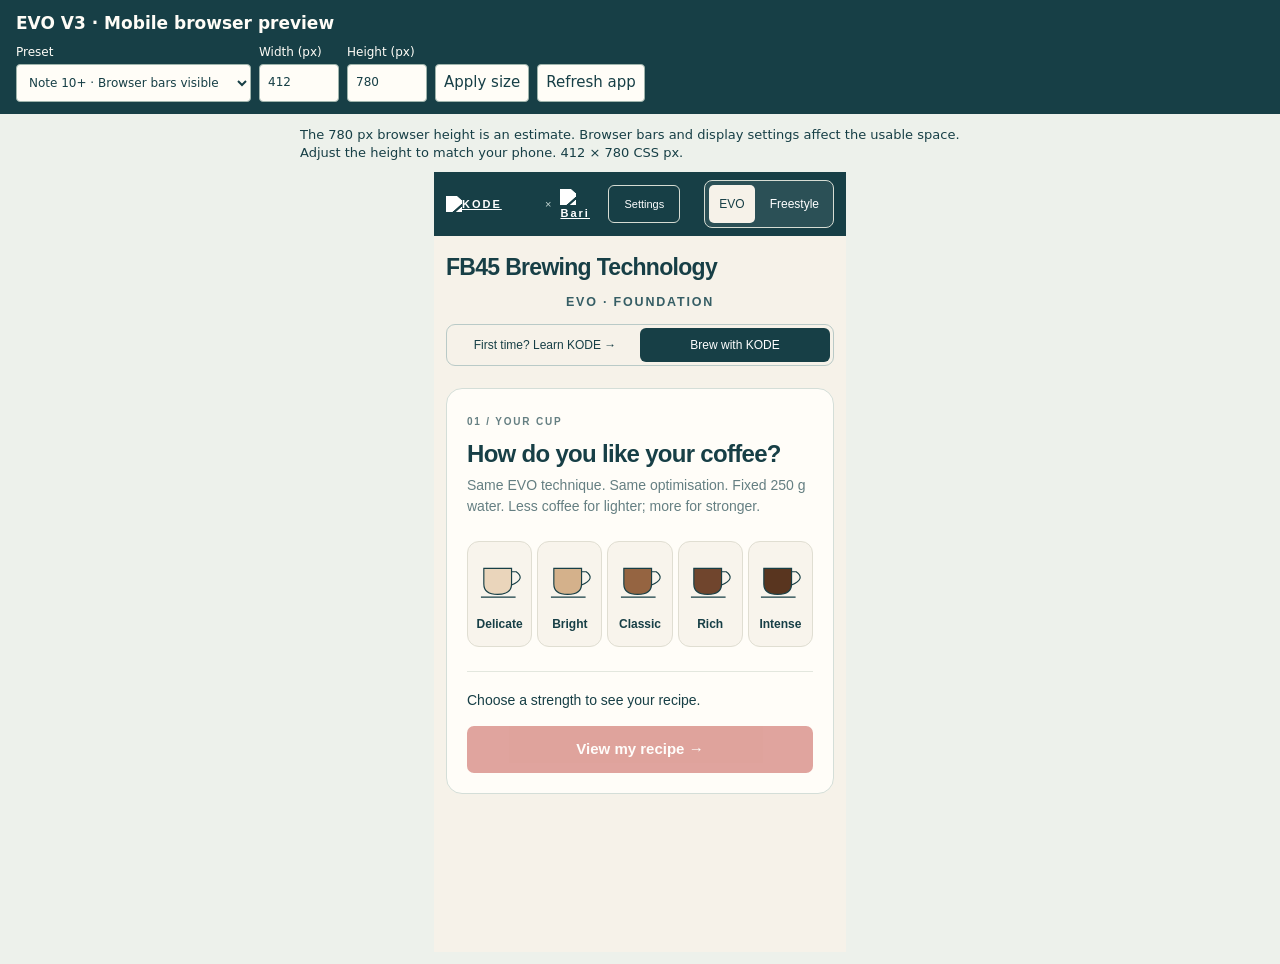
==== mobile-preview.html @ 96df57e8 "Add adjustable Note 10+ browser preview for EVO V3" ====
<!doctype html>
<html lang="en">
<meta charset="utf-8">
<meta name="viewport" content="width=device-width,initial-scale=1">
<title>EVO V3 · Mobile browser preview</title>
<style>
*{box-sizing:border-box}body{margin:0;background:#edf1eb;color:#173f46;font:15px/1.4 system-ui,sans-serif}
header{position:sticky;top:0;z-index:1;background:#173f46;color:#fffdf7;padding:12px 16px}
h1{font-size:17px;margin:0 0 8px}form{display:flex;gap:8px;align-items:end;flex-wrap:wrap}
label{display:grid;gap:3px;font-size:12px}input,button,select{font:inherit;min-height:38px;padding:5px 8px;border:1px solid #9fb4ac;border-radius:4px;color:#173f46;background:#fffdf7}
input{width:80px}button{cursor:pointer}main{padding:12px}
p{max-width:680px;margin:0 auto 10px;font-size:13px}
#stage{margin:auto;position:relative}iframe{display:block;position:absolute;inset:0;border:0;background:white;transform-origin:top left}
</style>
<header>
<h1>EVO V3 · Mobile browser preview</h1>
<form>
<label>Preset<select id="preset"><option value="412,780">Note 10+ · Browser bars visible</option><option value="412,869">Note 10+ · Full height reference</option><option value="412,720">Note 10+ · Shorter browser view</option><option value="360,740">Smaller Android browser</option><option value="custom">Custom size</option></select></label>
<label>Width (px)<input id="width" type="number" min="280" max="1600" value="412" required></label>
<label>Height (px)<input id="height" type="number" min="360" max="1600" value="780" required></label>
<button type="submit">Apply size</button><button id="refresh" type="button">Refresh app</button>
</form>
</header>
<main>
<p>The 780 px browser height is an estimate. Browser bars and display settings affect the usable space. Adjust the height to match your phone. <span id="status" aria-live="polite"></span></p>
<div id="stage"><iframe title="Live EVO V3 app" src="./"></iframe></div>
</main>
<script>
const form=document.querySelector('form'), preset=document.querySelector('#preset');
const width=document.querySelector('#width'), height=document.querySelector('#height');
const stage=document.querySelector('#stage'), app=stage.querySelector('iframe');
let viewWidth=412, viewHeight=780;
function render(){
 const scale=Math.min(1, document.querySelector('main').clientWidth-24>0?(document.querySelector('main').clientWidth-24)/viewWidth:1);
 stage.style.width=viewWidth*scale+'px';
 stage.style.height=viewHeight*scale+'px';
 app.style.width=viewWidth+'px';
 app.style.height=viewHeight+'px';
 app.style.transform='scale('+scale+')';
 document.querySelector('#status').textContent=viewWidth+' × '+viewHeight+' CSS px.';
}
form.onsubmit=event=>{event.preventDefault();viewWidth=width.valueAsNumber;viewHeight=height.valueAsNumber;render();};
preset.onchange=()=>{if(preset.value==='custom'){width.focus();return;}[width.value,height.value]=preset.value.split(',');form.requestSubmit();};
for(const input of [width,height]) input.oninput=()=>{preset.value='custom';};
document.querySelector('#refresh').onclick=()=>app.contentWindow.location.reload();
window.addEventListener('resize',render);
render();
</script>
</html>
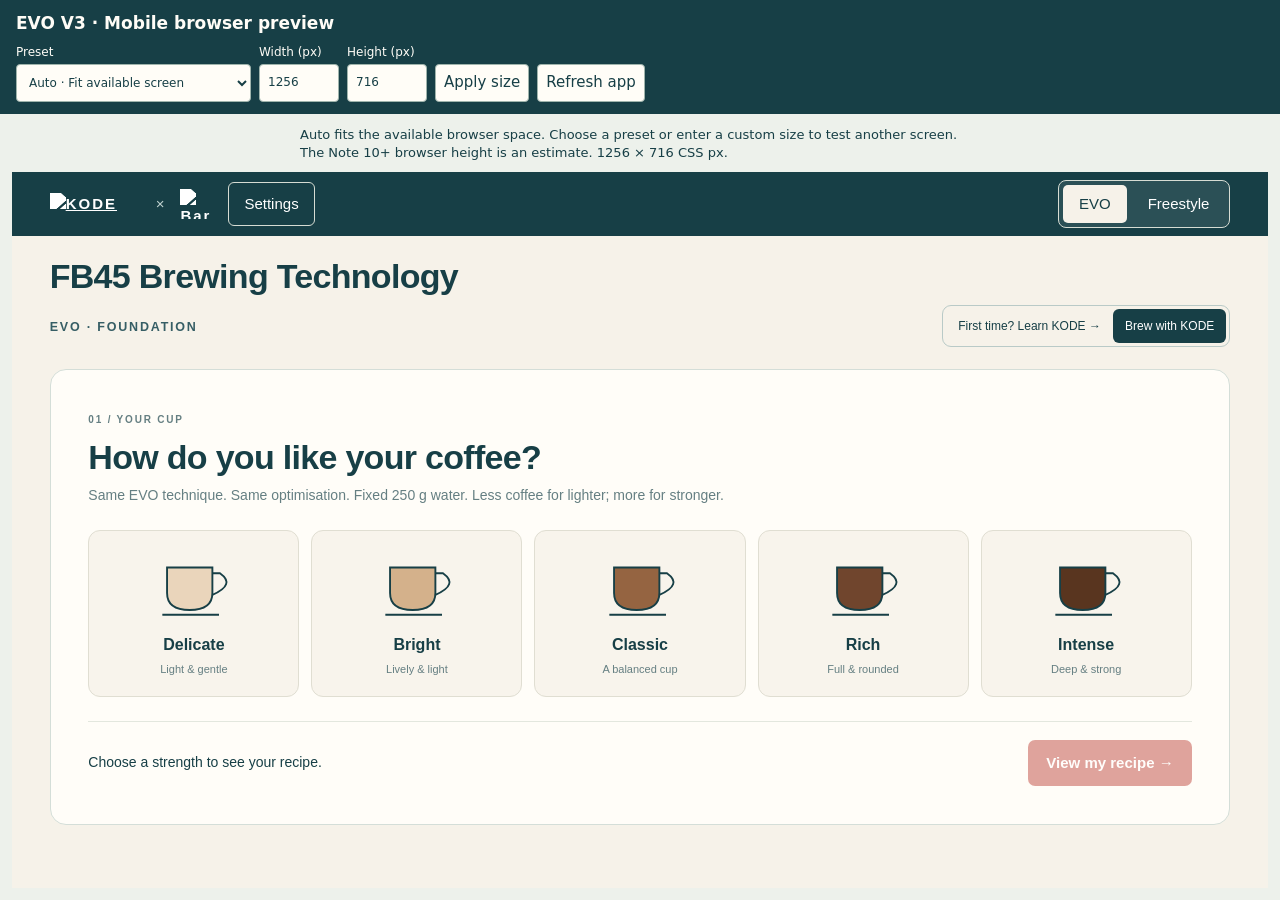
==== commit d8e62b98: "Fit the mobile preview to the browser automatically by default" ====
--- a/mobile-preview.html
+++ b/mobile-preview.html
@@ -15,23 +15,32 @@
 <header>
 <h1>EVO V3 · Mobile browser preview</h1>
 <form>
-<label>Preset<select id="preset"><option value="412,780">Note 10+ · Browser bars visible</option><option value="412,869">Note 10+ · Full height reference</option><option value="412,720">Note 10+ · Shorter browser view</option><option value="360,740">Smaller Android browser</option><option value="custom">Custom size</option></select></label>
+<label>Preset<select id="preset"><option value="auto">Auto · Fit available screen</option><option value="412,780">Note 10+ · Browser bars visible</option><option value="412,869">Note 10+ · Full height reference</option><option value="412,720">Note 10+ · Shorter browser view</option><option value="360,740">Smaller Android browser</option><option value="custom">Custom size</option></select></label>
 <label>Width (px)<input id="width" type="number" min="280" max="1600" value="412" required></label>
 <label>Height (px)<input id="height" type="number" min="360" max="1600" value="780" required></label>
 <button type="submit">Apply size</button><button id="refresh" type="button">Refresh app</button>
 </form>
 </header>
 <main>
-<p>The 780 px browser height is an estimate. Browser bars and display settings affect the usable space. Adjust the height to match your phone. <span id="status" aria-live="polite"></span></p>
+<p>Auto fits the available browser space. Choose a preset or enter a custom size to test another screen. The Note 10+ browser height is an estimate. <span id="status" aria-live="polite"></span></p>
 <div id="stage"><iframe title="Live EVO V3 app" src="./"></iframe></div>
 </main>
 <script>
 const form=document.querySelector('form'), preset=document.querySelector('#preset');
 const width=document.querySelector('#width'), height=document.querySelector('#height');
 const stage=document.querySelector('#stage'), app=stage.querySelector('iframe');
+const main=document.querySelector('main'), header=document.querySelector('header');
+const status=document.querySelector('#status');
 let viewWidth=412, viewHeight=780;
 function render(){
- const scale=Math.min(1, document.querySelector('main').clientWidth-24>0?(document.querySelector('main').clientWidth-24)/viewWidth:1);
+ const availableWidth=Math.max(1,main.clientWidth-24);
+ if(preset.value==='auto'){
+  viewWidth=availableWidth;
+  viewHeight=Math.max(1,Math.floor((window.visualViewport?.height??window.innerHeight)-header.offsetHeight-status.parentElement.offsetHeight-34));
+  width.value=viewWidth;
+  height.value=viewHeight;
+ }
+ const scale=Math.min(1,availableWidth/viewWidth);
  stage.style.width=viewWidth*scale+'px';
  stage.style.height=viewHeight*scale+'px';
  app.style.width=viewWidth+'px';
@@ -40,10 +49,12 @@
  document.querySelector('#status').textContent=viewWidth+' × '+viewHeight+' CSS px.';
 }
 form.onsubmit=event=>{event.preventDefault();viewWidth=width.valueAsNumber;viewHeight=height.valueAsNumber;render();};
-preset.onchange=()=>{if(preset.value==='custom'){width.focus();return;}[width.value,height.value]=preset.value.split(',');form.requestSubmit();};
+preset.onchange=()=>{if(preset.value==='auto'){render();return;}if(preset.value==='custom'){width.focus();return;}[width.value,height.value]=preset.value.split(',');form.requestSubmit();};
 for(const input of [width,height]) input.oninput=()=>{preset.value='custom';};
 document.querySelector('#refresh').onclick=()=>app.contentWindow.location.reload();
 window.addEventListener('resize',render);
+window.visualViewport?.addEventListener('resize',render);
+new ResizeObserver(render).observe(header);
 render();
 </script>
 </html>
